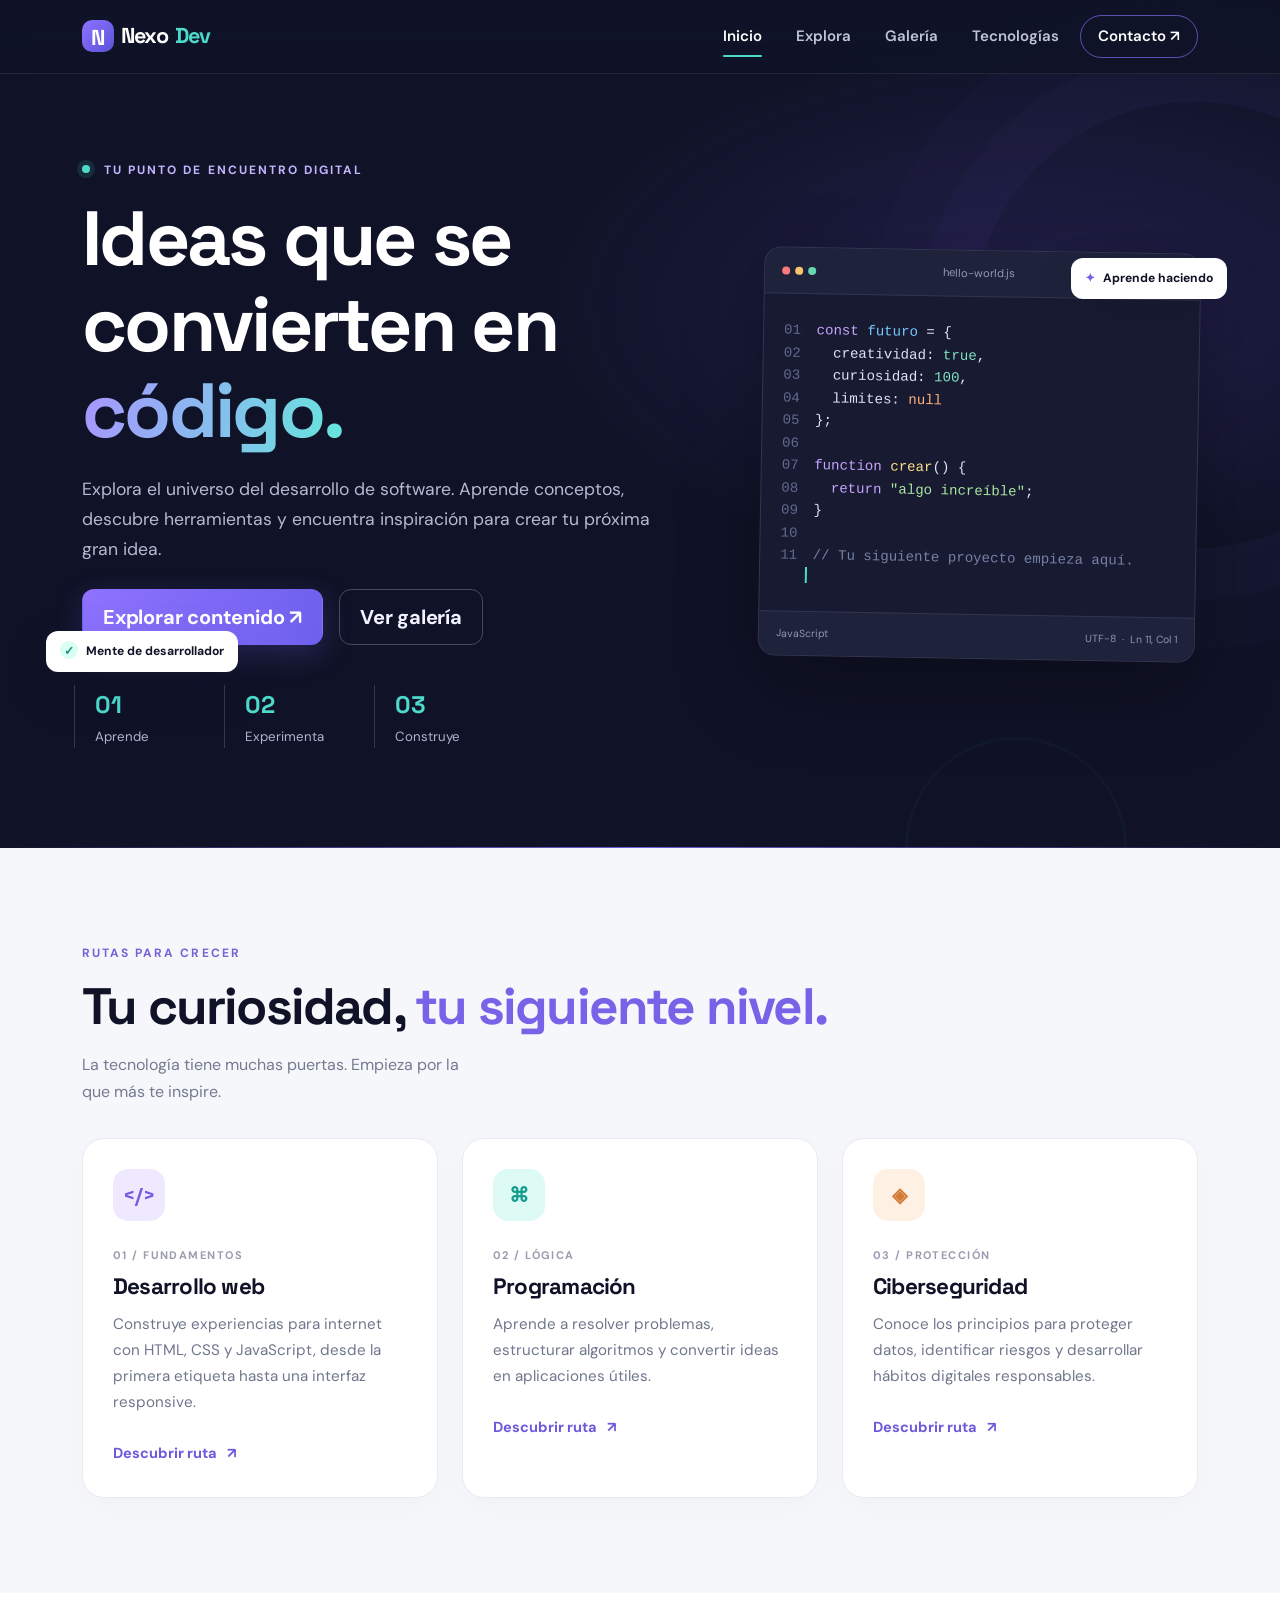
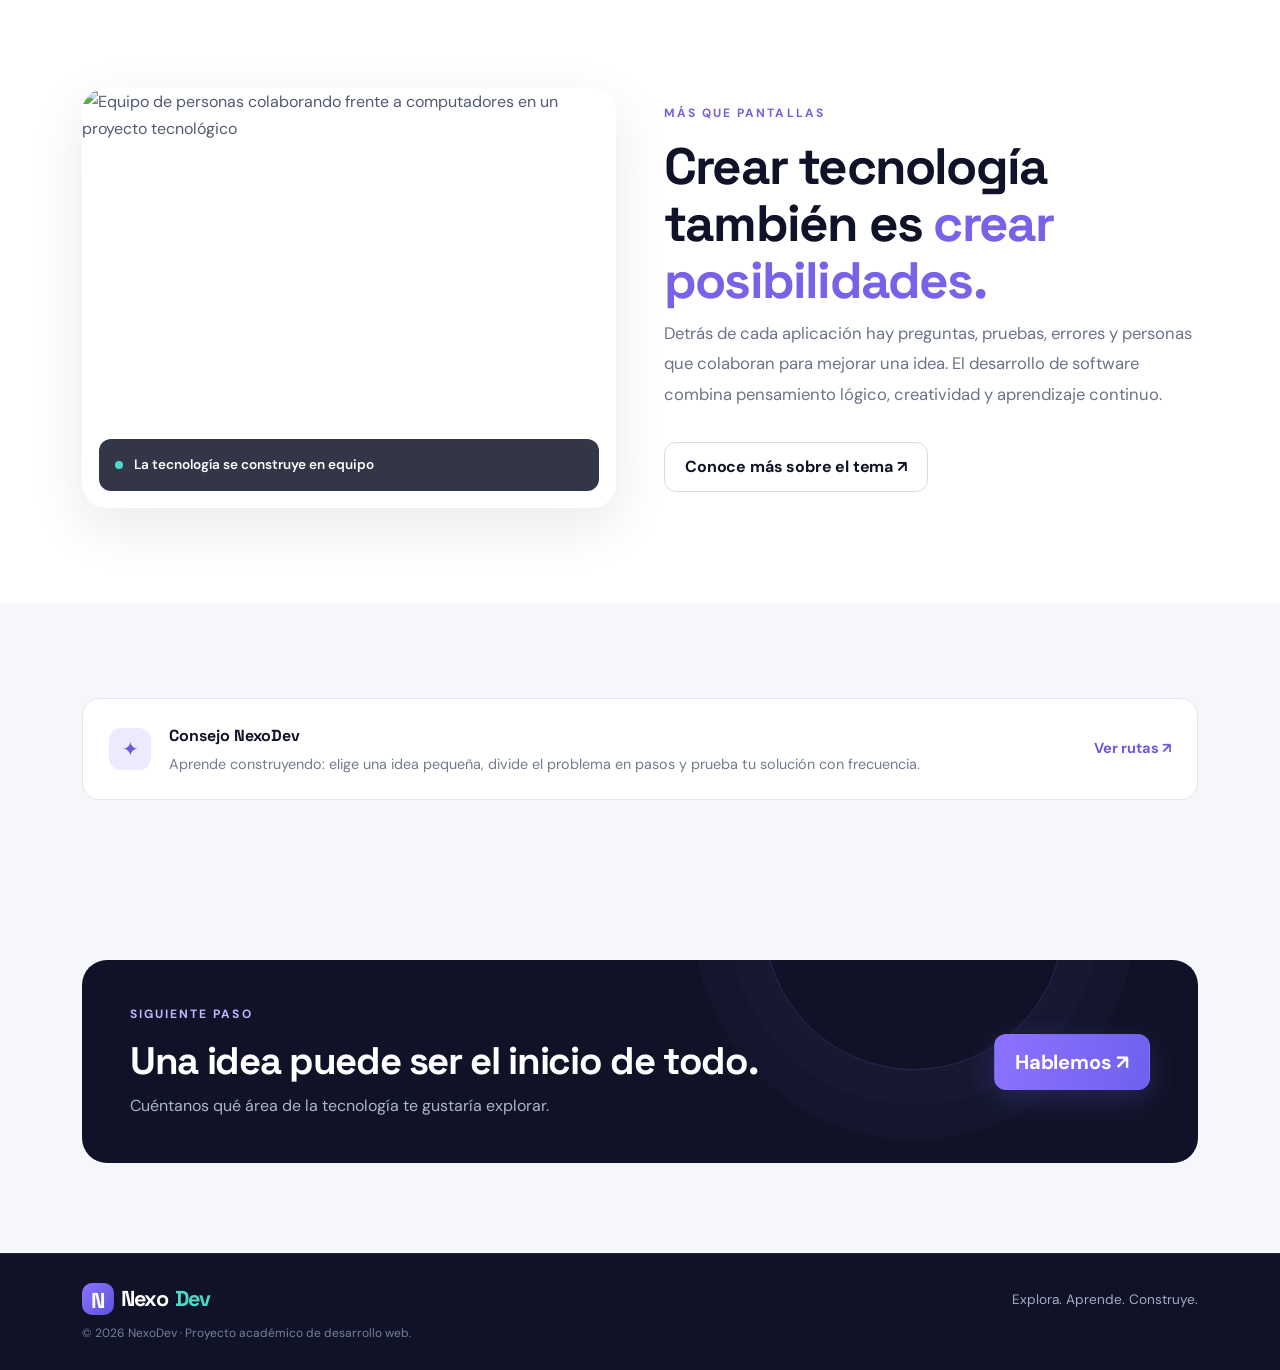
==== index.html @ 56490df0 "Initial commit" ====
<!doctype html>
<html lang="es">
<head>
  <meta charset="utf-8">
  <meta name="viewport" content="width=device-width, initial-scale=1">
  <meta name="description" content="NexoDev: portal para descubrir desarrollo de software, programación, herramientas y buenas prácticas tecnológicas.">
  <meta name="keywords" content="tecnología, desarrollo de software, programación, HTML, CSS, JavaScript, ciberseguridad">
  <meta name="author" content="Estudiante de Desarrollo de Software">
  <meta property="og:title" content="NexoDev | Tecnología y desarrollo de software">
  <meta property="og:description" content="Aprende, explora y construye tu camino en el mundo del desarrollo de software.">
  <meta property="og:type" content="website">
  <title>NexoDev | Inicio</title>
  <link rel="preconnect" href="https://fonts.googleapis.com">
  <link rel="preconnect" href="https://fonts.gstatic.com" crossorigin>
  <link href="https://fonts.googleapis.com/css2?family=DM+Sans:wght@400;500;600;700&family=Space+Grotesk:wght@500;600;700&display=swap" rel="stylesheet">
  <link href="https://cdn.jsdelivr.net/npm/bootstrap@5.3.3/dist/css/bootstrap.min.css" rel="stylesheet">
  <link href="css/style.css" rel="stylesheet">
</head>
<body>
<header>
  <nav class="navbar navbar-expand-lg navbar-dark fixed-top site-nav" aria-label="Navegación principal">
    <div class="container">
      <a class="navbar-brand brand" href="index.html"><span class="brand-mark">N</span> Nexo<span>Dev</span></a>
      <button class="navbar-toggler" type="button" data-bs-toggle="collapse" data-bs-target="#mainNav" aria-controls="mainNav" aria-expanded="false" aria-label="Abrir menú de navegación"><span class="navbar-toggler-icon"></span></button>
      <div class="collapse navbar-collapse" id="mainNav">
        <ul class="navbar-nav ms-auto align-items-lg-center gap-lg-2">
          <li class="nav-item"><a class="nav-link active" aria-current="page" href="index.html">Inicio</a></li>
          <li class="nav-item"><a class="nav-link" href="informacion.html">Explora</a></li>
          <li class="nav-item"><a class="nav-link" href="galeria.html">Galería</a></li>
          <li class="nav-item"><a class="nav-link" href="tabla.html">Tecnologías</a></li>
          <li class="nav-item"><a class="nav-link nav-contact" href="contacto.html">Contacto ↗</a></li>
        </ul>
      </div>
    </div>
  </nav>
</header>
<main>
  <section class="hero-section">
    <div class="hero-glow glow-one"></div><div class="hero-glow glow-two"></div>
    <div class="container hero-content">
      <div class="row align-items-center g-5">
        <div class="col-lg-7">
          <p class="eyebrow"><span class="pulse-dot"></span> TU PUNTO DE ENCUENTRO DIGITAL</p>
          <h1>Ideas que se convierten en <span class="gradient-text">código.</span></h1>
          <p class="hero-copy">Explora el universo del desarrollo de software. Aprende conceptos, descubre herramientas y encuentra inspiración para crear tu próxima gran idea.</p>
          <div class="d-flex flex-wrap gap-3 mt-4">
            <a class="btn btn-accent btn-lg" href="informacion.html">Explorar contenido <span aria-hidden="true">↗</span></a>
            <a class="btn btn-outline-light btn-lg btn-soft" href="galeria.html">Ver galería</a>
          </div>
          <div class="hero-stats row g-3 mt-4">
            <div class="col-4"><strong>01</strong><span>Aprende</span></div>
            <div class="col-4"><strong>02</strong><span>Experimenta</span></div>
            <div class="col-4"><strong>03</strong><span>Construye</span></div>
          </div>
        </div>
        <div class="col-lg-5">
          <div class="code-window" aria-label="Ilustración de código de programación">
            <div class="window-top"><div class="window-dots"><i></i><i></i><i></i></div><span>hello-world.js</span><span class="window-status">● online</span></div>
            <div class="code-body"><p><span class="code-muted">01</span> <span class="code-purple">const</span> <span class="code-blue">futuro</span> = {</p><p><span class="code-muted">02</span> &nbsp; creatividad: <span class="code-green">true</span>,</p><p><span class="code-muted">03</span> &nbsp; curiosidad: <span class="code-green">100</span>,</p><p><span class="code-muted">04</span> &nbsp; limites: <span class="code-orange">null</span></p><p><span class="code-muted">05</span> };</p><p class="code-space"><span class="code-muted">06</span> </p><p><span class="code-muted">07</span> <span class="code-purple">function</span> <span class="code-yellow">crear</span>() {</p><p><span class="code-muted">08</span> &nbsp; <span class="code-purple">return</span> <span class="code-string">"algo increíble"</span>;</p><p><span class="code-muted">09</span> }</p><p class="code-space"><span class="code-muted">10</span> </p><p><span class="code-muted">11</span> <span class="code-comment">// Tu siguiente proyecto empieza aquí.</span></p><div class="code-cursor"></div></div>
            <div class="window-bottom"><span>JavaScript</span><span>UTF-8&nbsp; · &nbsp;Ln 11, Col 1</span></div>
          </div>
          <div class="floating-chip chip-top"><span>✦</span> Aprende haciendo</div><div class="floating-chip chip-bottom"><span class="chip-check">✓</span> Mente de desarrollador</div>
        </div>
      </div>
    </div>
    <div class="hero-bottom-line"></div>
  </section>

  <section class="section-pad section-light" aria-labelledby="paths-title">
    <div class="container">
      <div class="section-heading d-flex flex-wrap justify-content-between align-items-end gap-3"><div><p class="eyebrow eyebrow-light">RUTAS PARA CRECER</p><h2 id="paths-title">Tu curiosidad, <span class="text-accent">tu siguiente nivel.</span></h2></div><p class="section-intro">La tecnología tiene muchas puertas. Empieza por la que más te inspire.</p></div>
      <div class="row g-4 mt-2">
        <div class="col-md-6 col-lg-4"><article class="topic-card card h-100"><div class="topic-icon icon-violet">&lt;/&gt;</div><p class="card-kicker">01 / FUNDAMENTOS</p><h3>Desarrollo web</h3><p>Construye experiencias para internet con HTML, CSS y JavaScript, desde la primera etiqueta hasta una interfaz responsive.</p><a href="informacion.html#web" class="text-link">Descubrir ruta <span>↗</span></a></article></div>
        <div class="col-md-6 col-lg-4"><article class="topic-card card h-100"><div class="topic-icon icon-cyan">⌘</div><p class="card-kicker">02 / LÓGICA</p><h3>Programación</h3><p>Aprende a resolver problemas, estructurar algoritmos y convertir ideas en aplicaciones útiles.</p><a href="informacion.html#programacion" class="text-link">Descubrir ruta <span>↗</span></a></article></div>
        <div class="col-md-6 col-lg-4"><article class="topic-card card h-100"><div class="topic-icon icon-orange">◈</div><p class="card-kicker">03 / PROTECCIÓN</p><h3>Ciberseguridad</h3><p>Conoce los principios para proteger datos, identificar riesgos y desarrollar hábitos digitales responsables.</p><a href="informacion.html#seguridad" class="text-link">Descubrir ruta <span>↗</span></a></article></div>
      </div>
    </div>
  </section>

  <section class="section-pad feature-section" aria-labelledby="feature-title"><div class="container"><div class="row align-items-center g-5"><div class="col-lg-6"><div class="image-frame"><img src="https://images.unsplash.com/photo-1519389950473-47ba0277781c?auto=format&fit=crop&w=1000&q=85" alt="Equipo de personas colaborando frente a computadores en un proyecto tecnológico" loading="lazy"><div class="image-label"><span class="label-dot"></span> La tecnología se construye en equipo</div></div></div><div class="col-lg-6"><p class="eyebrow eyebrow-light">MÁS QUE PANTALLAS</p><h2 id="feature-title">Crear tecnología también es <span class="text-accent">crear posibilidades.</span></h2><p class="feature-copy">Detrás de cada aplicación hay preguntas, pruebas, errores y personas que colaboran para mejorar una idea. El desarrollo de software combina pensamiento lógico, creatividad y aprendizaje continuo.</p><a href="informacion.html" class="btn btn-dark-outline mt-3">Conoce más sobre el tema ↗</a></div></div></div></section>

  <section class="section-pad section-light" aria-label="Consejo para aprender tecnología"><div class="container"><aside class="tip-strip"><span class="tip-icon" aria-hidden="true">✦</span><div><strong>Consejo NexoDev</strong><p>Aprende construyendo: elige una idea pequeña, divide el problema en pasos y prueba tu solución con frecuencia.</p></div><a href="informacion.html" class="text-link">Ver rutas ↗</a></aside></div></section>

  <section class="section-pad section-cta"><div class="container"><div class="cta-panel"><div><p class="eyebrow">SIGUIENTE PASO</p><h2>Una idea puede ser el inicio de todo.</h2><p>Cuéntanos qué área de la tecnología te gustaría explorar.</p></div><a class="btn btn-accent btn-lg" href="contacto.html">Hablemos ↗</a></div></div></section>
</main>
<footer class="site-footer"><div class="container footer-inner"><a class="navbar-brand brand" href="index.html"><span class="brand-mark">N</span> Nexo<span>Dev</span></a><p>Explora. Aprende. Construye.</p><small>© <span data-year></span> NexoDev · Proyecto académico de desarrollo web.</small></div></footer>
<script src="https://cdn.jsdelivr.net/npm/bootstrap@5.3.3/dist/js/bootstrap.bundle.min.js"></script><script src="js/script.js"></script>
</body></html>
---- css/style.css ----
:root{--ink:#101327;--ink-2:#191d35;--paper:#f6f7fb;--white:#fff;--muted:#a8adc5;--body:#525a73;--accent:#8c72ff;--accent-2:#4ddacb;--line:#e5e7f0;--font-body:'DM Sans',sans-serif;--font-display:'Space Grotesk',sans-serif;--radius:22px;--shadow:0 18px 55px rgba(23,26,55,.09)}
*{box-sizing:border-box}html{scroll-behavior:smooth;scroll-padding-top:90px}body{margin:0;font-family:var(--font-body);color:var(--body);background:var(--paper);line-height:1.7}h1,h2,h3,h4,.brand{font-family:var(--font-display);letter-spacing:-.035em}h1,h2,h3{color:var(--ink);font-weight:700;line-height:1.12}h1{font-size:clamp(2.8rem,6vw,5.3rem)}h2{font-size:clamp(2rem,4vw,3.35rem)}h3{font-size:1.4rem}p{margin-bottom:1rem}a{transition:color .2s ease,background .2s ease,transform .2s ease}.site-nav{background:rgba(16,19,39,.95);backdrop-filter:blur(16px);padding:13px 0;border-bottom:1px solid rgba(255,255,255,.08)}.brand{font-size:1.35rem;font-weight:700;color:#fff!important;display:inline-flex;align-items:center;gap:7px}.brand>span:last-child{color:var(--accent-2)}.brand-mark{display:inline-grid;place-items:center;width:32px;height:32px;border-radius:10px;background:linear-gradient(135deg,var(--accent),#5b52d9);font-family:var(--font-display);font-weight:700;color:#fff}.navbar-nav .nav-link{color:#c1c5d9;padding:9px 13px!important;font-size:.94rem;font-weight:600}.navbar-nav .nav-link:hover,.navbar-nav .nav-link.active{color:#fff}.navbar-nav .nav-link.active:not(.nav-contact){position:relative}.navbar-nav .nav-link.active:not(.nav-contact):after{content:'';position:absolute;bottom:1px;left:13px;right:13px;height:2px;background:var(--accent-2);border-radius:2px}.navbar-nav .nav-contact{border:1px solid rgba(141,114,255,.65);border-radius:50px;padding:8px 17px!important;color:#fff}.navbar-nav .nav-contact:hover{background:var(--accent);border-color:var(--accent)}.hero-section{position:relative;overflow:hidden;background:radial-gradient(ellipse at 82% 36%,rgba(104,83,218,.2),transparent 35%),var(--ink);padding:160px 0 100px;color:#fff;min-height:680px}.hero-content{position:relative;z-index:1}.hero-section h1,.page-hero h1{color:#fff;margin:15px 0 22px}.gradient-text{background:linear-gradient(100deg,#a994ff 0%,#65e7dc 100%);-webkit-background-clip:text;background-clip:text;color:transparent}.eyebrow{font-size:.75rem;font-weight:700;letter-spacing:.17em;color:#c2b4ff;margin-bottom:14px}.eyebrow-light{color:#7563d5}.pulse-dot{display:inline-block;width:8px;height:8px;background:var(--accent-2);border-radius:50%;margin:0 9px 1px 0;box-shadow:0 0 0 5px rgba(77,218,203,.12)}.hero-copy{font-size:1.1rem;color:#b5bad0;max-width:590px}.btn{font-weight:700;border-radius:12px;padding:12px 20px;letter-spacing:-.01em}.btn-accent{background:linear-gradient(105deg,#8d72ff,#6e61ed);border:1px solid transparent;color:#fff;box-shadow:0 9px 28px rgba(112,93,232,.23)}.btn-accent:hover{background:linear-gradient(105deg,#a18cff,#8275ff);color:#fff;transform:translateY(-2px)}.btn-soft{border-color:rgba(255,255,255,.23);color:#f2f3ff}.btn-soft:hover{background:rgba(255,255,255,.08);border-color:#fff;color:#fff}.hero-stats{max-width:450px}.hero-stats>div{display:flex;flex-direction:column;border-left:1px solid rgba(255,255,255,.16);padding-left:20px}.hero-stats strong{font-family:var(--font-display);font-size:1.5rem;color:var(--accent-2)}.hero-stats span{font-size:.83rem;color:#aeb4cb}.hero-glow{position:absolute;border-radius:50%;filter:blur(1px);pointer-events:none}.glow-one{width:450px;height:450px;border:1px solid rgba(137,113,255,.12);right:-140px;top:100px;box-shadow:0 0 0 50px rgba(137,113,255,.025),0 0 0 100px rgba(137,113,255,.02)}.glow-two{width:220px;height:220px;border:1px solid rgba(77,218,203,.12);right:12%;bottom:-110px}.hero-bottom-line{position:absolute;bottom:0;left:0;width:100%;height:1px;background:linear-gradient(90deg,transparent,rgba(132,113,255,.8),transparent)}.code-window{position:relative;background:#171a30;border:1px solid #333650;border-radius:17px;overflow:hidden;box-shadow:0 30px 80px rgba(0,0,0,.3);transform:rotate(1deg)}.window-top,.window-bottom{display:flex;align-items:center;justify-content:space-between;padding:13px 17px;background:#1e223b;color:#9097b5;font-size:.7rem}.window-top{border-bottom:1px solid #303550}.window-dots{display:flex;gap:5px}.window-dots i{display:block;width:8px;height:8px;border-radius:50%;background:#fa797d}.window-dots i:nth-child(2){background:#f5c56b}.window-dots i:nth-child(3){background:#62d7b1}.window-status{color:#62d7b1}.code-body{padding:25px 20px 28px;font-family:ui-monospace,SFMono-Regular,Consolas,monospace;font-size:clamp(.67rem,1.1vw,.88rem);line-height:1.6;color:#e0e2f5;min-height:295px}.code-body p{margin:0;white-space:nowrap}.code-muted{color:#626a8e;display:inline-block;width:24px}.code-purple{color:#c6a4ff}.code-blue{color:#78c8ff}.code-green{color:#80e4c3}.code-orange{color:#ffb17a}.code-yellow{color:#ffe18a}.code-string{color:#a9e6a1}.code-comment{color:#7781a5}.code-space{height:1.6em}.code-cursor{height:16px;width:2px;background:var(--accent-2);margin-left:25px;animation:blink 1.1s steps(2,start) infinite}.window-bottom{border-top:1px solid #303550;font-size:.65rem}@keyframes blink{to{visibility:hidden}}.floating-chip{position:absolute;z-index:2;background:#fff;color:var(--ink);padding:10px 14px;border-radius:12px;box-shadow:var(--shadow);font-size:.76rem;font-weight:700}.floating-chip span{color:#7660e8;margin-right:5px}.chip-top{top:23%;right:-17px}.chip-bottom{bottom:12%;left:-24px}.floating-chip .chip-check{display:inline-grid;place-items:center;width:18px;height:18px;background:#d9fff3;color:#168e78;border-radius:50%}.section-pad{padding:95px 0}.section-light{background:var(--paper)}.section-heading{max-width:800px}.section-heading h2{margin:0}.section-intro{max-width:380px;color:#747b91;margin:0}.text-accent{color:#7762e8}.topic-card{position:relative;background:#fff;border:1px solid #e9eaf2;border-radius:var(--radius);padding:30px;box-shadow:0 10px 35px rgba(23,26,55,.025);transition:transform .25s ease,box-shadow .25s ease,border-color .25s ease}.topic-card:hover{transform:translateY(-6px);box-shadow:var(--shadow);border-color:#d7d0ff}.topic-icon{display:grid;place-items:center;width:52px;height:52px;border-radius:15px;font-family:var(--font-display);font-weight:700;font-size:1.25rem;margin-bottom:25px}.icon-violet{background:#eee9ff;color:#735ce0}.icon-cyan{background:#defaf5;color:#159e8e}.icon-orange{background:#fff0e4;color:#d17b36}.card-kicker{font-size:.69rem;letter-spacing:.13em;font-weight:700;color:#9a9db0;margin-bottom:10px}.topic-card h3{margin-bottom:13px}.topic-card p:not(.card-kicker){font-size:.95rem;color:#70778d}.text-link{display:inline-flex;gap:10px;align-items:center;text-decoration:none;color:#6e59db;font-weight:700;font-size:.91rem;margin-top:10px}.text-link span{transition:transform .2s}.text-link:hover{color:#4231b7}.text-link:hover span{transform:translate(3px,-3px)}.feature-section{background:#fff}.image-frame{position:relative;border-radius:24px;overflow:hidden;box-shadow:var(--shadow)}.image-frame img{width:100%;height:420px;object-fit:cover;display:block}.image-label{position:absolute;bottom:17px;left:17px;right:17px;background:rgba(16,19,39,.85);backdrop-filter:blur(10px);padding:14px 16px;border-radius:12px;color:#fff;font-size:.85rem;font-weight:600}.label-dot{display:inline-block;width:8px;height:8px;background:var(--accent-2);border-radius:50%;margin-right:8px}.feature-copy{font-size:1.04rem;color:#6c738a;line-height:1.85}.btn-dark-outline{border:1px solid #d9dbe8;color:var(--ink);background:#fff}.btn-dark-outline:hover{border-color:var(--accent);color:#6d59d7;background:#f8f6ff}.section-cta{padding-top:65px;padding-bottom:90px;background:var(--paper)}.cta-panel{background:var(--ink);border-radius:25px;padding:44px 48px;display:flex;align-items:center;justify-content:space-between;gap:25px;overflow:hidden;position:relative}.cta-panel:after{content:'';position:absolute;width:300px;height:300px;border:1px solid rgba(145,121,255,.2);border-radius:50%;right:12%;top:-190px;box-shadow:0 0 0 35px rgba(145,121,255,.035),0 0 0 70px rgba(145,121,255,.025)}.cta-panel>div,.cta-panel>a{position:relative;z-index:1}.cta-panel h2{font-size:clamp(1.8rem,3vw,2.5rem);color:#fff;margin-bottom:10px}.cta-panel p:not(.eyebrow){color:#aeb4cb;margin:0}.site-footer{background:#101327;color:#a4abc4;padding:27px 0;border-top:1px solid rgba(255,255,255,.08)}.footer-inner{display:grid;grid-template-columns:1fr 1fr;align-items:center;gap:5px 20px}.footer-inner p{text-align:right;margin:0;font-size:.85rem}.footer-inner small{grid-column:1/-1;color:#777f9e;font-size:.75rem}.page-hero{background:radial-gradient(ellipse at 80% 15%,rgba(104,83,218,.23),transparent 35%),var(--ink);padding:155px 0 82px;color:#fff}.page-hero h1{font-size:clamp(2.8rem,6vw,4.8rem)}.page-hero .hero-copy{max-width:650px}.info-block{padding:0 0 38px;margin-bottom:38px;border-bottom:1px solid #e3e5ef;scroll-margin-top:100px}.info-block:last-child{border-bottom:0}.info-block h2{font-size:clamp(1.7rem,3vw,2.25rem);margin-bottom:20px}.info-block article p{font-size:1rem;line-height:1.9;color:#646c82}.aside-panel,.quote-panel{background:#fff;border:1px solid #e8e9f1;border-radius:20px;padding:27px;box-shadow:0 12px 35px rgba(23,26,55,.04)}.aside-symbol{display:grid;place-items:center;width:45px;height:45px;border-radius:13px;background:#eee9ff;color:#7059e2;font-size:1.4rem;margin-bottom:20px}.aside-panel h3{margin-bottom:12px}.aside-panel>p{font-size:.93rem}.route-list{list-style:none;padding:10px 0;margin:12px 0}.route-list li{padding:11px 0;border-bottom:1px solid #eff0f5;color:#515a71;font-size:.9rem;font-weight:600}.route-list li:last-child{border-bottom:0}.route-list span{font-size:.75rem;color:#8b75ed;margin-right:12px}.quote-panel{background:#eae6ff;border:0}.quote-panel p{font-family:var(--font-display);font-size:1.15rem;color:#342c67;font-weight:600}.quote-panel span{font-size:.75rem;color:#7066a6}.gallery-grid{display:grid;grid-template-columns:repeat(3,1fr);grid-auto-rows:245px;gap:18px}.gallery-item{position:relative;overflow:hidden;border-radius:18px;margin:0;background:#20233c}.gallery-item img{width:100%;height:100%;object-fit:cover;display:block;transition:transform .5s ease;opacity:.88}.gallery-item:hover img{transform:scale(1.06);opacity:1}.gallery-item:after{content:'';position:absolute;inset:35% 0 0;background:linear-gradient(transparent,rgba(10,12,29,.86));pointer-events:none}.gallery-item figcaption{position:absolute;z-index:1;bottom:18px;left:20px;right:20px;color:#fff;display:flex;flex-direction:column;gap:4px}.gallery-item figcaption span{font-size:.65rem;letter-spacing:.13em;color:#bdb2ff;font-weight:700}.gallery-item figcaption strong{font-family:var(--font-display);font-size:1.05rem}.gallery-large{grid-column:span 2;grid-row:span 1}.video-section{background:var(--ink);color:#fff}.video-section h2{color:#fff}.video-section .hero-copy{font-size:1rem}.small-note{font-size:.8rem;color:#8f96b2}.video-frame{aspect-ratio:16/9;background:#20233c;border:1px solid #393c59;border-radius:18px;overflow:hidden;box-shadow:0 20px 60px rgba(0,0,0,.2)}.video-frame iframe{width:100%;height:100%;border:0}.tech-table-wrap{border:1px solid #e6e8f1;border-radius:18px;background:#fff;overflow:hidden;box-shadow:0 12px 35px rgba(23,26,55,.04)}.tech-table{margin:0;--bs-table-bg:transparent;--bs-table-color:#626a80}.tech-table caption{padding:18px 22px;background:#fff;color:#7a8196;font-size:.83rem}.tech-table thead th{background:#191d35;color:#fff;border:0;padding:18px 20px;font-size:.78rem;letter-spacing:.04em;white-space:nowrap}.tech-table tbody th,.tech-table tbody td{padding:18px 20px;border-color:#eef0f5;font-size:.91rem}.tech-table tbody tr:hover{--bs-table-bg:#faf9ff}.tech-table tfoot td{padding:16px 20px;background:#f8f7fc;color:#7d8296;font-size:.8rem}.tech-badge{display:inline-block;border-radius:7px;padding:5px 8px;font-size:.76rem;font-weight:700}.badge-html{background:#fff0e8;color:#c65b25}.badge-css{background:#e8f1ff;color:#356bb9}.badge-js{background:#fff8d7;color:#9b7910}.badge-py{background:#e2f6ee;color:#227b62}.badge-cs{background:#eee9ff;color:#7356c6}.badge-sql{background:#e4f7fa;color:#287e8a}.level{display:inline-block;font-size:.73rem;padding:4px 9px;border-radius:50px;font-weight:700;white-space:nowrap}.level-easy{background:#e4f8ef;color:#237c5b}.level-mid{background:#fff1d9;color:#99651b}.mini-card{padding:25px}.mini-card .topic-icon{margin-bottom:18px}.mini-card h3{font-size:1.2rem}.mini-card p{font-size:.9rem}.form-panel{background:#fff;border:1px solid #e6e8f1;border-radius:22px;padding:clamp(22px,4vw,38px);box-shadow:var(--shadow)}.form-panel-heading{border-bottom:1px solid #eceef4;padding-bottom:22px;margin-bottom:25px}.form-tag{display:inline-block;font-size:.67rem;font-weight:700;letter-spacing:.13em;color:#6d5ad6;background:#f0edff;padding:6px 10px;border-radius:7px;margin-bottom:13px}.form-panel-heading h2{font-size:1.9rem;margin-bottom:8px}.form-panel-heading p{margin:0;font-size:.9rem;color:#858ba0}.form-label{font-weight:700;font-size:.88rem;color:#292e48}.form-label span,.form-check-label span{color:#7b62e8}.form-control,.form-select{border:1px solid #dfe2ed;border-radius:10px;padding:12px 14px;color:#272d47;background-color:#fbfbfe;font-size:.94rem}.form-control:focus,.form-select:focus,.form-check-input:focus{border-color:#9a88ff;box-shadow:0 0 0 .22rem rgba(140,114,255,.15);background:#fff}.form-control::placeholder{color:#a5aabd}.form-check-input:checked{background-color:#7b65e8;border-color:#7b65e8}.form-check-label{font-size:.85rem;color:#656d83}.field-feedback{font-size:.79rem;min-height:0;color:#b42335;margin-top:5px}.field-feedback:empty{display:none}.is-invalid{border-color:#d92d45!important}.is-valid{border-color:#1b9c7b!important}.character-count{font-size:.72rem;color:#858ba0;margin-top:5px;white-space:nowrap}.form-status{display:none;padding:13px 15px;border-radius:10px;font-size:.87rem;margin-top:15px}.form-status.success{display:block;background:#e3f8ef;color:#176b50;border:1px solid #b9ead5}.form-status.error{display:block;background:#fff0f1;color:#a12638;border:1px solid #ffd1d6}.form-disclaimer{font-size:.75rem;color:#8a90a3;text-align:center;margin:15px 0 0}.contact-note{display:flex;gap:13px;align-items:flex-start;margin-top:20px}.note-icon{display:grid;place-items:center;flex:0 0 32px;height:32px;border-radius:10px;background:#e4faf5;color:#148b7a;font-weight:700}.contact-note strong{color:#272d47;font-size:.93rem}.contact-note p{font-size:.85rem;margin:3px 0 0;color:#767d91}
@media(max-width:991.98px){.hero-section{padding-top:140px}.hero-section .col-lg-5{max-width:560px}.code-window{margin:0 auto;max-width:530px}.chip-top{right:0}.chip-bottom{left:0}.section-pad{padding:75px 0}.cta-panel{padding:35px}.navbar-collapse{padding:15px 0 7px}.navbar-nav .nav-link.active:not(.nav-contact):after{display:none}.gallery-grid{grid-auto-rows:220px}}
@media(max-width:767.98px){.hero-section{padding:125px 0 75px;min-height:auto}.hero-section h1{font-size:clamp(2.7rem,12vw,4.2rem)}.hero-copy{font-size:1rem}.code-body{min-height:250px;padding:20px 14px;font-size:.72rem}.floating-chip{font-size:.68rem;padding:8px 10px}.chip-top{top:18%;right:-5px}.chip-bottom{bottom:7%;left:-5px}.section-pad{padding:65px 0}.section-heading{margin-bottom:10px}.section-heading h2{font-size:2.25rem}.section-intro{margin-top:15px}.image-frame img{height:300px}.cta-panel{align-items:flex-start;flex-direction:column;padding:30px 25px}.cta-panel h2{font-size:2rem}.footer-inner{grid-template-columns:1fr}.footer-inner p{text-align:left}.footer-inner small{grid-column:auto;margin-top:5px}.page-hero{padding:130px 0 65px}.page-hero h1{font-size:clamp(2.6rem,11vw,4rem)}.gallery-grid{grid-template-columns:repeat(2,minmax(0,1fr));grid-auto-rows:200px;gap:12px}.gallery-large{grid-column:span 2}.gallery-item figcaption{left:13px;right:13px;bottom:13px}.gallery-item figcaption strong{font-size:.9rem}.gallery-item figcaption span{font-size:.58rem}.tech-table thead th,.tech-table tbody th,.tech-table tbody td{padding:14px 13px}.form-panel{padding:23px}.character-count{font-size:.67rem}}
@media(max-width:420px){.gallery-grid{grid-template-columns:1fr;grid-auto-rows:235px}.gallery-large{grid-column:span 1}.hero-stats>div{padding-left:12px}.hero-stats span{font-size:.72rem}.code-body{font-size:.62rem}.window-top{padding:11px}.window-bottom{font-size:.57rem}.btn-lg{font-size:.95rem}.cta-panel{border-radius:18px}}
@media(prefers-reduced-motion:reduce){*,*::before,*::after{scroll-behavior:auto!important;animation-duration:.01ms!important;animation-iteration-count:1!important;transition-duration:.01ms!important}}
/* Bloques semánticos complementarios */
.tip-strip{display:flex;align-items:center;gap:18px;padding:23px 26px;border:1px solid #e4e5f0;background:#fff;border-radius:17px}.tip-icon{display:grid;place-items:center;flex:0 0 42px;height:42px;border-radius:12px;background:#eee9ff;color:#7059e2;font-size:1.25rem}.tip-strip strong{color:var(--ink);font-family:var(--font-display)}.tip-strip p{margin:3px 0 0;font-size:.9rem;color:#747b91}.tip-strip .text-link{margin:0 0 0 auto;white-space:nowrap}.contact-aside{background:#f0edff;border:1px solid #e2dcff;border-radius:14px;padding:17px 19px;margin-top:22px}.contact-aside strong{color:#4c3e9e}.contact-aside p{font-size:.86rem;color:#665d91;margin:5px 0 0}.topic-card.card{--bs-card-border-color:transparent;--bs-card-bg:#fff;color:inherit}
@media(max-width:767.98px){.tip-strip{align-items:flex-start;flex-wrap:wrap;padding:20px}.tip-strip .text-link{margin-left:60px}.tip-strip p{font-size:.84rem}}
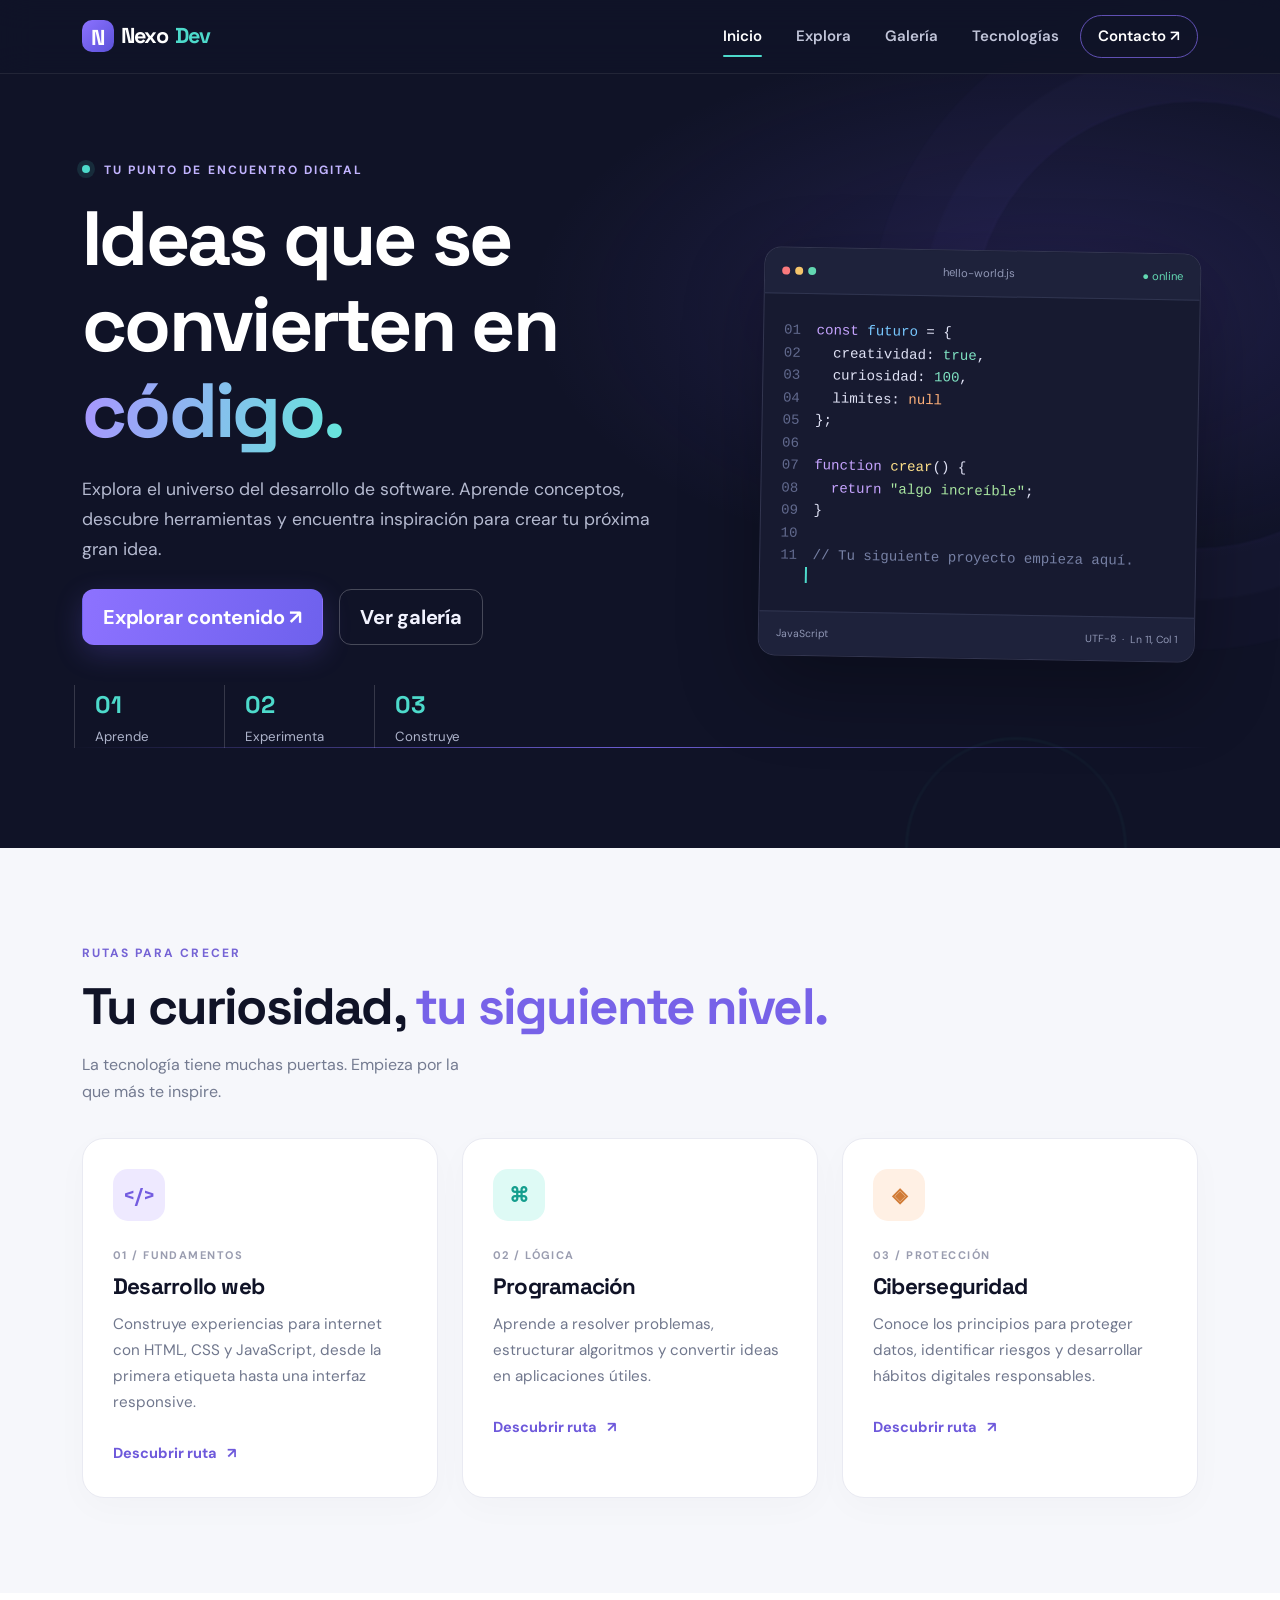
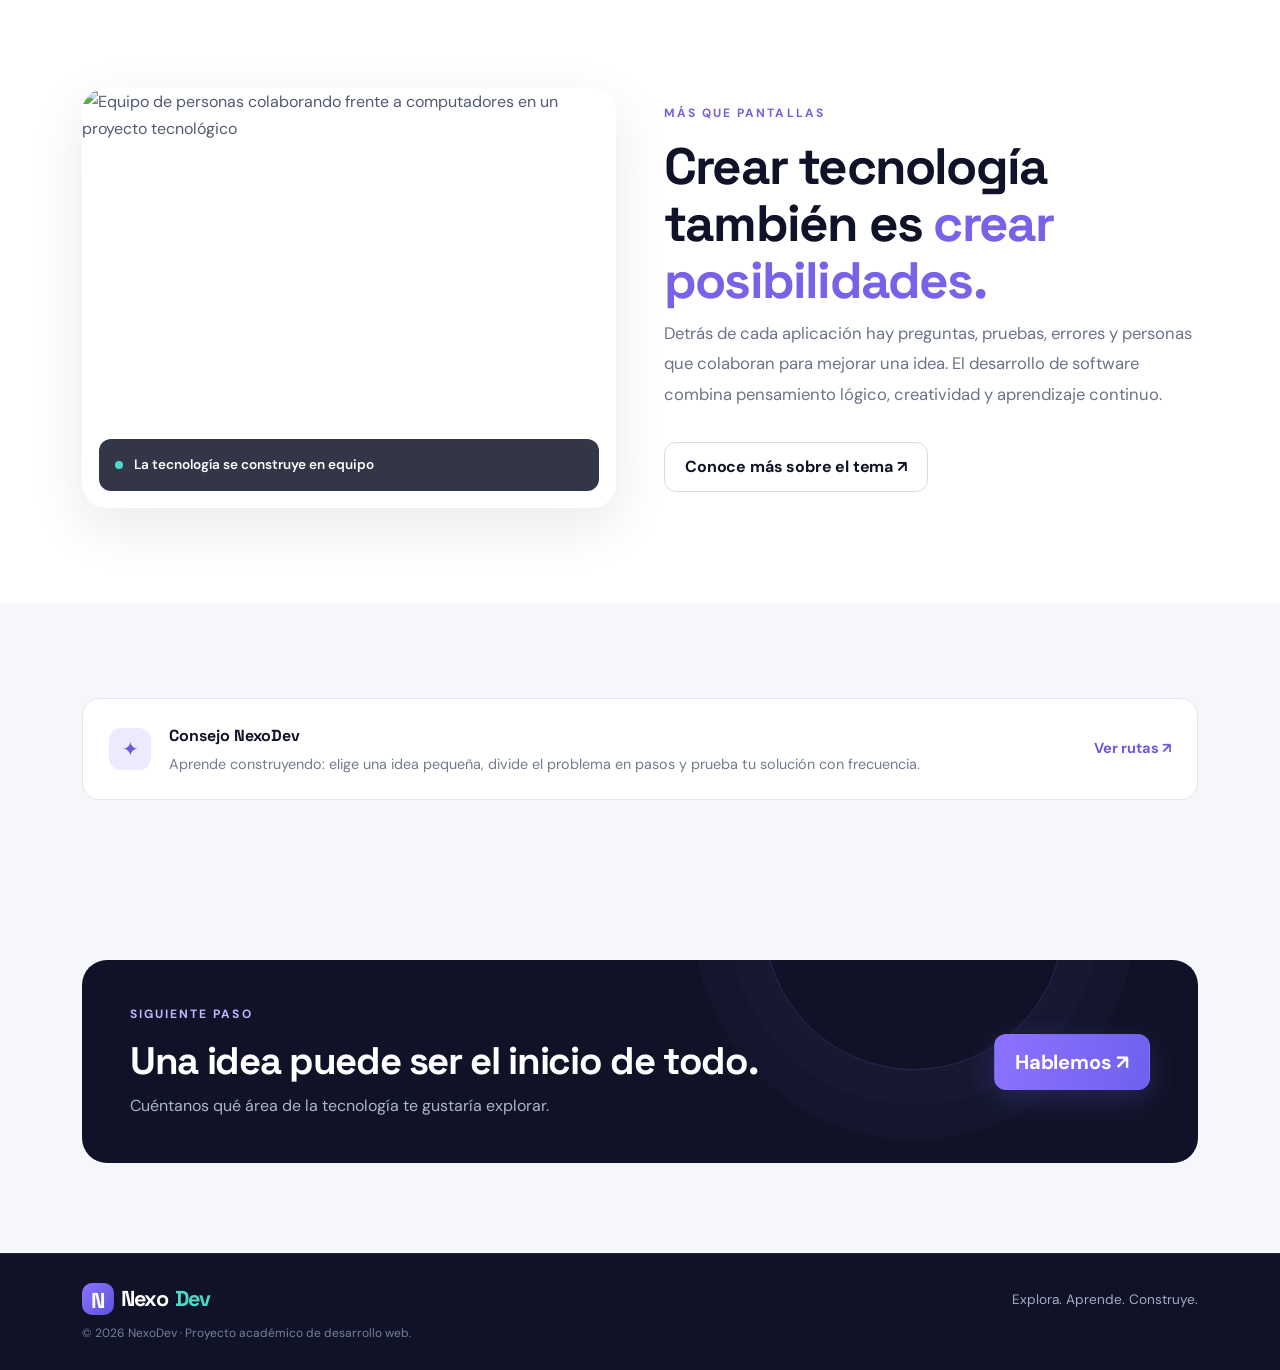
==== commit 49787bd5: "borramos dos cuados de texto" ====
--- a/index.html
+++ b/index.html
@@ -59,8 +59,7 @@
             <div class="code-body"><p><span class="code-muted">01</span> <span class="code-purple">const</span> <span class="code-blue">futuro</span> = {</p><p><span class="code-muted">02</span> &nbsp; creatividad: <span class="code-green">true</span>,</p><p><span class="code-muted">03</span> &nbsp; curiosidad: <span class="code-green">100</span>,</p><p><span class="code-muted">04</span> &nbsp; limites: <span class="code-orange">null</span></p><p><span class="code-muted">05</span> };</p><p class="code-space"><span class="code-muted">06</span> </p><p><span class="code-muted">07</span> <span class="code-purple">function</span> <span class="code-yellow">crear</span>() {</p><p><span class="code-muted">08</span> &nbsp; <span class="code-purple">return</span> <span class="code-string">"algo increíble"</span>;</p><p><span class="code-muted">09</span> }</p><p class="code-space"><span class="code-muted">10</span> </p><p><span class="code-muted">11</span> <span class="code-comment">// Tu siguiente proyecto empieza aquí.</span></p><div class="code-cursor"></div></div>
             <div class="window-bottom"><span>JavaScript</span><span>UTF-8&nbsp; · &nbsp;Ln 11, Col 1</span></div>
           </div>
-          <div class="floating-chip chip-top"><span>✦</span> Aprende haciendo</div><div class="floating-chip chip-bottom"><span class="chip-check">✓</span> Mente de desarrollador</div>
-        </div>
+      
       </div>
     </div>
     <div class="hero-bottom-line"></div>
